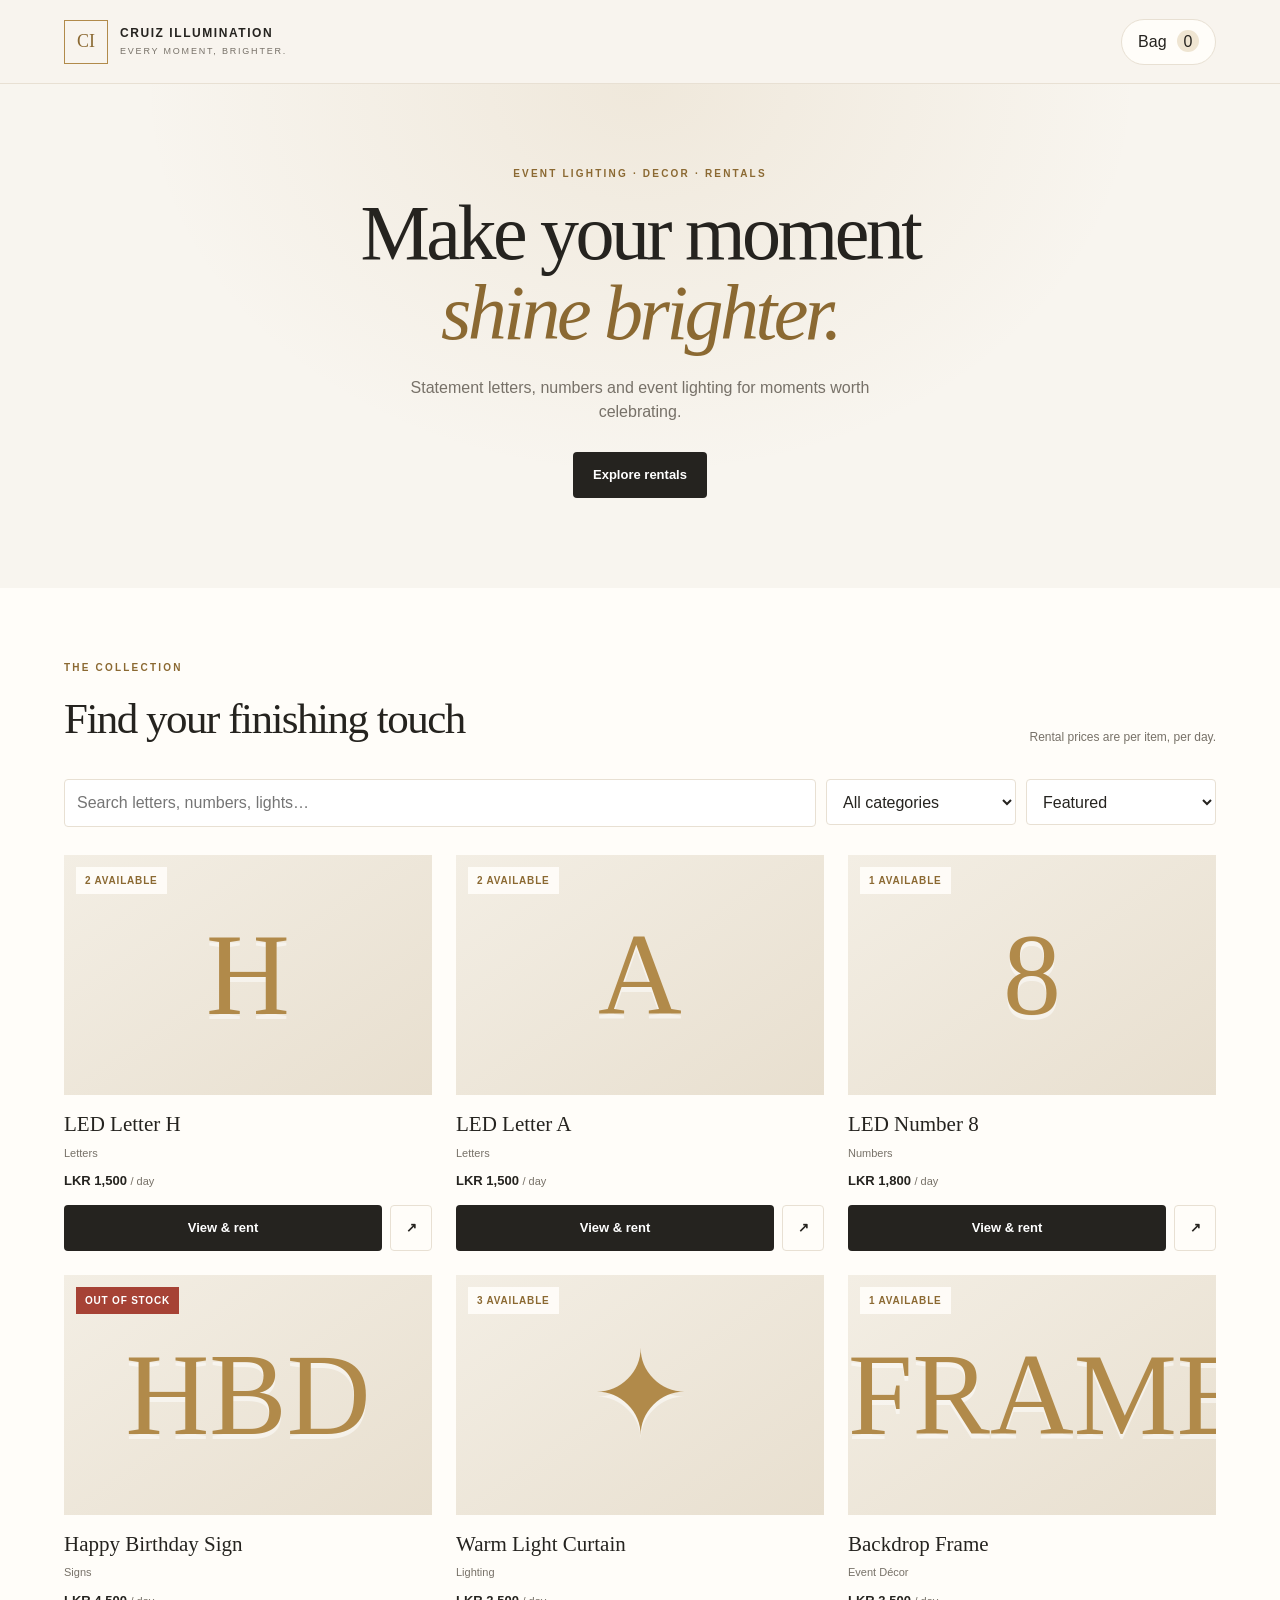
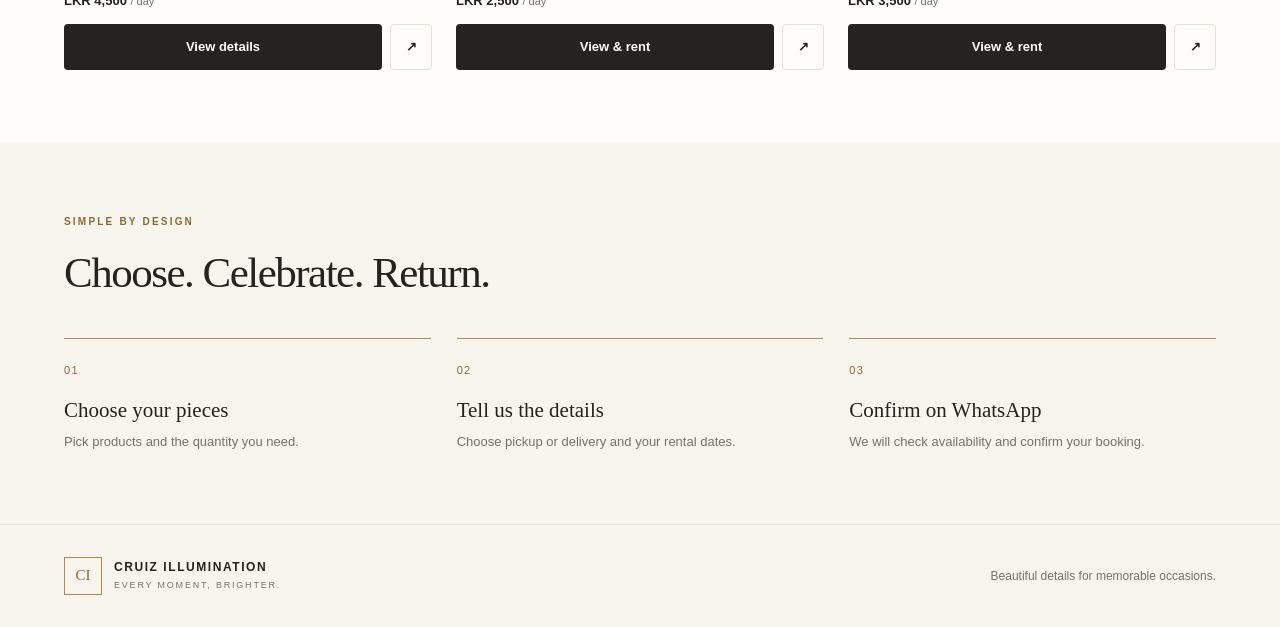
==== index.html @ 9c6894e3 "Add files via upload" ====
<!doctype html>
<html lang="en">
<head>
  <meta charset="UTF-8">
  <meta name="viewport" content="width=device-width, initial-scale=1">
  <meta name="theme-color" content="#f8f5ef">
  <title>CRUIZ ILLUMINATION | Every Moment, Brighter</title>
  <link rel="stylesheet" href="style.css">
</head>

<body>
  <header class="site-header">
    <a class="brand" href="#" aria-label="Cruiz Illumination home">
      <span class="brand-mark">CI</span>
      <span>
        <strong>CRUIZ ILLUMINATION</strong>
        <small>EVERY MOMENT, BRIGHTER.</small>
      </span>
    </a>

    <button id="cart-open" class="cart-button" type="button">
      Bag <span id="cart-count">0</span>
    </button>
  </header>

  <main>
    <section class="hero">
      <p class="eyebrow">EVENT LIGHTING · DECOR · RENTALS</p>
      <h1>Make your moment<br><em>shine brighter.</em></h1>
      <p class="hero-copy">
        Statement letters, numbers and event lighting for moments worth celebrating.
      </p>
      <a class="button button-dark" href="#catalogue">Explore rentals</a>
    </section>

    <section id="catalogue" class="catalogue section-wrap">
      <div class="section-heading">
        <div>
          <p class="eyebrow">THE COLLECTION</p>
          <h2>Find your finishing touch</h2>
        </div>
        <p class="muted">Rental prices are per item, per day.</p>
      </div>

      <div class="toolbar">
        <label class="search-box">
          <span class="sr-only">Search products</span>
          <input id="search-input" type="search" placeholder="Search letters, numbers, lights…">
        </label>

        <label class="filter-label">
          <span class="sr-only">Filter category</span>
          <select id="category-filter">
            <option value="all">All categories</option>
          </select>
        </label>

        <label class="filter-label">
          <span class="sr-only">Sort products</span>
          <select id="sort-filter">
            <option value="featured">Featured</option>
            <option value="price-low">Price: low to high</option>
            <option value="price-high">Price: high to low</option>
            <option value="name">Name: A to Z</option>
          </select>
        </label>
      </div>

      <div id="product-grid" class="product-grid"></div>
      <p id="empty-message" class="empty-message" hidden>No products match your search.</p>
    </section>

    <section class="how-it-works section-wrap">
      <p class="eyebrow">SIMPLE BY DESIGN</p>
      <h2>Choose. Celebrate. Return.</h2>
      <div class="steps">
        <article><span>01</span><h3>Choose your pieces</h3><p>Pick products and the quantity you need.</p></article>
        <article><span>02</span><h3>Tell us the details</h3><p>Choose pickup or delivery and your rental dates.</p></article>
        <article><span>03</span><h3>Confirm on WhatsApp</h3><p>We will check availability and confirm your booking.</p></article>
      </div>
    </section>
  </main>

  <footer class="site-footer">
    <a class="brand brand-footer" href="#">
      <span class="brand-mark">CI</span>
      <span><strong>CRUIZ ILLUMINATION</strong><small>EVERY MOMENT, BRIGHTER.</small></span>
    </a>
    <p>Beautiful details for memorable occasions.</p>
  </footer>

  <div id="product-modal" class="modal" aria-hidden="true">
    <div class="modal-backdrop" data-close-modal></div>
    <section class="modal-panel" role="dialog" aria-modal="true" aria-labelledby="modal-title">
      <button class="icon-button modal-close" type="button" data-close-modal aria-label="Close">×</button>
      <div id="modal-art" class="modal-art"></div>
      <div class="modal-content">
        <p id="modal-category" class="eyebrow"></p>
        <h2 id="modal-title"></h2>
        <p id="modal-description" class="muted"></p>
        <p id="modal-price" class="product-price"></p>
        <p id="modal-stock" class="stock-note"></p>

        <div class="field-row">
          <label>Quantity
            <input id="modal-quantity" type="number" min="1" value="1">
          </label>
          <label>Rental days
            <input id="modal-days" type="number" min="1" value="1">
          </label>
        </div>

        <p class="calculation">Estimated rental: <strong id="modal-total">LKR 0</strong></p>

        <label class="field-label">Collection method
          <select id="modal-fulfilment">
            <option value="Pickup">Pickup</option>
            <option value="Delivery">Delivery (fee confirmed on WhatsApp)</option>
          </select>
        </label>

        <button id="add-to-cart" class="button button-dark full-width" type="button">Add to bag</button>
        <button id="share-product" class="button button-light full-width" type="button">Share this product</button>
        <p id="modal-feedback" class="form-feedback" aria-live="polite"></p>
      </div>
    </section>
  </div>

  <aside id="cart-drawer" class="cart-drawer" aria-hidden="true">
    <div class="drawer-backdrop" data-close-cart></div>
    <section class="drawer-panel" role="dialog" aria-modal="true" aria-labelledby="cart-title">
      <div class="drawer-heading">
        <div><p class="eyebrow">YOUR SELECTION</p><h2 id="cart-title">Your bag</h2></div>
        <button class="icon-button" type="button" data-close-cart aria-label="Close bag">×</button>
      </div>

      <div id="cart-items" class="cart-items"></div>
      <p id="cart-empty" class="muted">Your bag is empty for now.</p>

      <div class="cart-summary">
        <p>Estimated rental total <strong id="cart-total">LKR 0</strong></p>
        <p class="tiny muted">Delivery fees, security deposit and final availability are confirmed with us.</p>
      </div>

      <form id="checkout-form" class="checkout-form">
        <h3>Booking details</h3>
        <label>Your name <input id="customer-name" type="text" autocomplete="name" required></label>
        <label>Phone number <input id="customer-phone" type="tel" autocomplete="tel" required></label>
        <label>Event date <input id="event-date" type="date" required></label>
        <label>Event venue / address <input id="event-venue" type="text" required></label>
        <label>Extra notes <textarea id="event-notes" rows="3" placeholder="Event type, preferred delivery time, etc."></textarea></label>
        <label>Preferred method
          <select id="checkout-fulfilment">
            <option value="Pickup">Pickup</option>
            <option value="Delivery">Delivery</option>
            <option value="Mixed / discuss">Mixed / discuss</option>
          </select>
        </label>

        <button id="share-cart" class="button button-light full-width" type="button">Share finalized bag</button>
        <button class="button button-gold full-width" type="submit">Proceed via WhatsApp</button>
        <p class="tiny muted">No online payment. Press Send in WhatsApp to send your request. A booking is not confirmed until we reply.</p>
      </form>
    </section>
  </aside>

  <div id="toast" class="toast" role="status" aria-live="polite"></div>
  <script src="script.js"></script>
</body>
</html>
---- style.css ----
/* =========================================================
   CRUIZ ILLUMINATION — easy-to-edit styles
   Change the colour variables first to restyle the whole site.
   ========================================================= */

:root {
  --ivory: #f8f5ef;
  --paper: #fffdf9;
  --ink: #25231f;
  --muted: #777168;
  --gold: #b18a4a;
  --gold-dark: #8b6932;
  --line: #e8e0d3;
  --soft-gold: #efe5d2;
  --danger: #a64235;
  --radius: 18px;
  --shadow: 0 18px 55px rgba(45, 35, 20, 0.12);
}

* { box-sizing: border-box; }

html { scroll-behavior: smooth; }

body {
  margin: 0;
  background: var(--ivory);
  color: var(--ink);
  font-family: Arial, Helvetica, sans-serif;
  line-height: 1.5;
}

body.no-scroll { overflow: hidden; }

button, input, select, textarea { font: inherit; }
button, select { cursor: pointer; }
a { color: inherit; text-decoration: none; }
img { display: block; max-width: 100%; }

.sr-only {
  position: absolute;
  width: 1px;
  height: 1px;
  padding: 0;
  margin: -1px;
  overflow: hidden;
  clip: rect(0, 0, 0, 0);
  white-space: nowrap;
  border: 0;
}

.site-header {
  min-height: 84px;
  padding: 16px clamp(18px, 5vw, 76px);
  display: flex;
  align-items: center;
  justify-content: space-between;
  gap: 20px;
  border-bottom: 1px solid var(--line);
  background: rgba(248, 245, 239, 0.94);
}

.brand { display: inline-flex; align-items: center; gap: 12px; }
.brand-mark {
  width: 44px;
  height: 44px;
  display: grid;
  place-items: center;
  border: 1px solid var(--gold);
  color: var(--gold-dark);
  font-family: Georgia, serif;
  font-size: 18px;
}
.brand strong { display: block; font-size: 12px; letter-spacing: 0.13em; }
.brand small { display: block; margin-top: 3px; color: var(--muted); font-size: 9px; letter-spacing: 0.2em; }

.cart-button {
  border: 1px solid var(--line);
  border-radius: 999px;
  padding: 10px 16px;
  background: var(--paper);
  color: var(--ink);
}
.cart-button span {
  display: inline-grid;
  place-items: center;
  min-width: 22px;
  height: 22px;
  margin-left: 6px;
  border-radius: 50%;
  background: var(--soft-gold);
}

.hero {
  min-height: 410px;
  padding: 82px 20px 90px;
  display: flex;
  align-items: center;
  flex-direction: column;
  justify-content: center;
  text-align: center;
  background:
    radial-gradient(ellipse at 50% 0%, rgba(177, 138, 74, 0.12), transparent 55%),
    var(--ivory);
}
.eyebrow { margin: 0 0 12px; color: var(--gold-dark); font-size: 10px; font-weight: 700; letter-spacing: 0.22em; }
.hero h1 { margin: 0; font-family: Georgia, "Times New Roman", serif; font-size: clamp(42px, 7vw, 78px); font-weight: 400; line-height: 1.03; letter-spacing: -0.045em; }
.hero h1 em { color: var(--gold-dark); font-weight: 400; }
.hero-copy { max-width: 470px; margin: 22px 0 28px; color: var(--muted); }
.button {
  min-height: 46px;
  display: inline-flex;
  align-items: center;
  justify-content: center;
  gap: 8px;
  border: 1px solid transparent;
  border-radius: 4px;
  padding: 12px 19px;
  font-weight: 700;
  font-size: 13px;
  transition: transform 0.18s ease, background 0.18s ease;
}
.button:hover { transform: translateY(-1px); }
.button-dark { background: var(--ink); color: white; }
.button-dark:hover { background: #3b362f; }
.button-gold { background: var(--gold); color: white; }
.button-gold:hover { background: var(--gold-dark); }
.button-light { border-color: var(--line); background: var(--paper); color: var(--ink); }
.full-width { width: 100%; margin-top: 10px; }

.section-wrap { padding: 72px clamp(18px, 5vw, 76px); }
.catalogue { background: var(--paper); }
.section-heading { display: flex; align-items: end; justify-content: space-between; gap: 24px; margin-bottom: 28px; }
h2 { margin: 0; font-family: Georgia, "Times New Roman", serif; font-size: clamp(29px, 4vw, 43px); font-weight: 400; letter-spacing: -0.035em; }
.muted { color: var(--muted); }
.section-heading > p { margin: 0 0 5px; font-size: 12px; }

.toolbar { display: grid; grid-template-columns: minmax(200px, 1fr) 190px 190px; gap: 10px; margin-bottom: 28px; }
.search-box input, .filter-label select, .field-label select, .checkout-form input, .checkout-form select, .checkout-form textarea, .field-row input {
  width: 100%;
  min-height: 46px;
  border: 1px solid var(--line);
  border-radius: 4px;
  padding: 11px 12px;
  background: white;
  color: var(--ink);
  outline-color: var(--gold);
}
.product-grid { display: grid; grid-template-columns: repeat(3, minmax(0, 1fr)); gap: 24px; }
.product-card { min-width: 0; }
.product-art, .modal-art {
  position: relative;
  display: grid;
  place-items: center;
  min-height: 240px;
  overflow: hidden;
  background: linear-gradient(145deg, #f3eee4, #e8dfcf);
}
.product-art img, .modal-art img { width: 100%; height: 100%; position: absolute; inset: 0; object-fit: cover; }
.art-symbol { color: #b18a4a; font-family: Georgia, serif; font-size: clamp(68px, 10vw, 116px); line-height: 1; text-shadow: 0 5px 0 rgba(255,255,255,0.5); }
.stock-badge {
  position: absolute;
  z-index: 1;
  top: 12px;
  left: 12px;
  padding: 6px 9px;
  background: var(--danger);
  color: white;
  font-size: 10px;
  font-weight: 700;
  letter-spacing: 0.08em;
  text-transform: uppercase;
}
.stock-badge.available { background: rgba(255, 253, 249, 0.92); color: var(--gold-dark); }
.product-info { padding: 14px 0 0; }
.product-topline { display: flex; justify-content: space-between; gap: 12px; align-items: start; }
.product-name { margin: 0; font-family: Georgia, serif; font-size: 21px; font-weight: 400; }
.product-category { margin: 4px 0 0; color: var(--muted); font-size: 11px; }
.product-price { margin: 10px 0 0; color: var(--ink); font-size: 13px; font-weight: 700; }
.product-price small { color: var(--muted); font-size: 11px; font-weight: 400; }
.card-actions { display: flex; gap: 8px; margin-top: 14px; }
.card-actions .button { flex: 1; padding: 10px 9px; }
.icon-button { width: 38px; height: 38px; border: 1px solid var(--line); border-radius: 50%; background: white; color: var(--ink); font-size: 24px; line-height: 1; }
.share-button { flex: 0 0 42px !important; }
.empty-message { padding: 35px 0; color: var(--muted); text-align: center; }

.how-it-works { background: var(--ivory); }
.how-it-works > h2 { margin-bottom: 32px; }
.steps { display: grid; grid-template-columns: repeat(3, minmax(0, 1fr)); gap: 26px; }
.steps article { padding-top: 18px; border-top: 1px solid var(--gold); }
.steps article > span { color: var(--gold-dark); font-size: 11px; letter-spacing: 0.12em; }
.steps h3 { margin: 14px 0 6px; font-family: Georgia, serif; font-size: 21px; font-weight: 400; }
.steps p { margin: 0; color: var(--muted); font-size: 13px; }

.site-footer { display: flex; align-items: center; justify-content: space-between; gap: 20px; padding: 30px clamp(18px, 5vw, 76px); border-top: 1px solid var(--line); }
.site-footer > p { color: var(--muted); font-size: 12px; }
.brand-footer .brand-mark { width: 38px; height: 38px; font-size: 15px; }

.modal, .cart-drawer { position: fixed; z-index: 20; inset: 0; display: none; }
.modal.is-open, .cart-drawer.is-open { display: block; }
.modal-backdrop, .drawer-backdrop { position: absolute; inset: 0; background: rgba(29, 25, 20, 0.55); }
.modal-panel { position: relative; display: grid; grid-template-columns: 0.9fr 1.1fr; width: min(850px, calc(100% - 28px)); max-height: calc(100vh - 32px); margin: 16px auto; overflow: auto; background: var(--paper); box-shadow: var(--shadow); }
.modal-close { position: absolute; z-index: 2; top: 12px; right: 12px; }
.modal-art { min-height: 100%; }
.modal-content { padding: 34px; }
.modal-content h2 { margin-bottom: 10px; }
.modal-content > .muted { font-size: 13px; }
.stock-note { color: var(--gold-dark); font-size: 12px; }
.field-row { display: grid; grid-template-columns: 1fr 1fr; gap: 12px; margin: 18px 0; }
.field-row label, .field-label, .checkout-form label { display: block; color: var(--muted); font-size: 11px; }
.field-row input, .field-label select { display: block; margin-top: 6px; color: var(--ink); }
.calculation { display: flex; justify-content: space-between; gap: 12px; padding: 12px 0; border-top: 1px solid var(--line); font-size: 13px; }
.form-feedback { min-height: 18px; color: var(--danger); font-size: 12px; }

.cart-drawer { z-index: 30; }
.drawer-panel { position: absolute; top: 0; right: 0; display: flex; flex-direction: column; width: min(480px, 100%); height: 100%; overflow-y: auto; padding: 24px; background: var(--paper); box-shadow: var(--shadow); }
.drawer-heading { display: flex; align-items: center; justify-content: space-between; padding-bottom: 18px; border-bottom: 1px solid var(--line); }
.drawer-heading h2 { font-size: 34px; }
.cart-items { display: grid; gap: 14px; padding: 18px 0; }
.cart-line { display: grid; grid-template-columns: 1fr auto; gap: 12px; padding-bottom: 14px; border-bottom: 1px solid var(--line); }
.cart-line h3 { margin: 0; font-family: Georgia, serif; font-size: 17px; font-weight: 400; }
.cart-line p { margin: 4px 0; color: var(--muted); font-size: 11px; }
.cart-line strong { font-size: 12px; }
.cart-line-actions { display: flex; align-items: center; gap: 8px; margin-top: 8px; }
.cart-line-actions button { border: 0; padding: 3px 7px; background: var(--soft-gold); }
.remove-item { color: var(--danger); background: transparent !important; }
.cart-summary { margin-top: auto; padding: 16px 0; border-top: 1px solid var(--line); }
.cart-summary > p:first-child { display: flex; justify-content: space-between; gap: 10px; }
.tiny { font-size: 10px; line-height: 1.5; }
.checkout-form { display: grid; gap: 12px; padding-bottom: 18px; }
.checkout-form h3 { margin: 5px 0 0; font-family: Georgia, serif; font-size: 23px; font-weight: 400; }
.checkout-form input, .checkout-form select, .checkout-form textarea { display: block; margin-top: 5px; }
.checkout-form textarea { resize: vertical; }
.toast { position: fixed; z-index: 50; bottom: 20px; left: 50%; max-width: calc(100% - 30px); padding: 12px 16px; transform: translate(-50%, 20px); border-radius: 4px; background: var(--ink); color: white; font-size: 12px; opacity: 0; pointer-events: none; transition: opacity 0.2s ease, transform 0.2s ease; }
.toast.is-visible { transform: translate(-50%, 0); opacity: 1; }

@media (max-width: 760px) {
  .hero { min-height: 360px; padding-top: 65px; padding-bottom: 65px; }
  .section-wrap { padding-top: 52px; padding-bottom: 52px; }
  .section-heading { align-items: start; flex-direction: column; gap: 8px; }
  .toolbar { grid-template-columns: 1fr 1fr; }
  .search-box { grid-column: 1 / -1; }
  .product-grid { grid-template-columns: repeat(2, minmax(0, 1fr)); gap: 22px 14px; }
  .product-art { min-height: 180px; }
  .product-name { font-size: 18px; }
  .steps { grid-template-columns: 1fr; gap: 22px; }
  .site-footer { align-items: start; flex-direction: column; }
  .modal-panel { grid-template-columns: 1fr; }
  .modal-art { min-height: 190px; }
  .modal-content { padding: 24px; }
}

@media (max-width: 420px) {
  .brand strong { font-size: 10px; }
  .brand small { font-size: 8px; }
  .brand-mark { width: 38px; height: 38px; }
  .product-art { min-height: 150px; }
  .card-actions { flex-wrap: wrap; }
  .card-actions .button { font-size: 11px; }
  .toolbar { grid-template-columns: 1fr; }
  .search-box { grid-column: auto; }
  .drawer-panel { padding: 18px; }
}
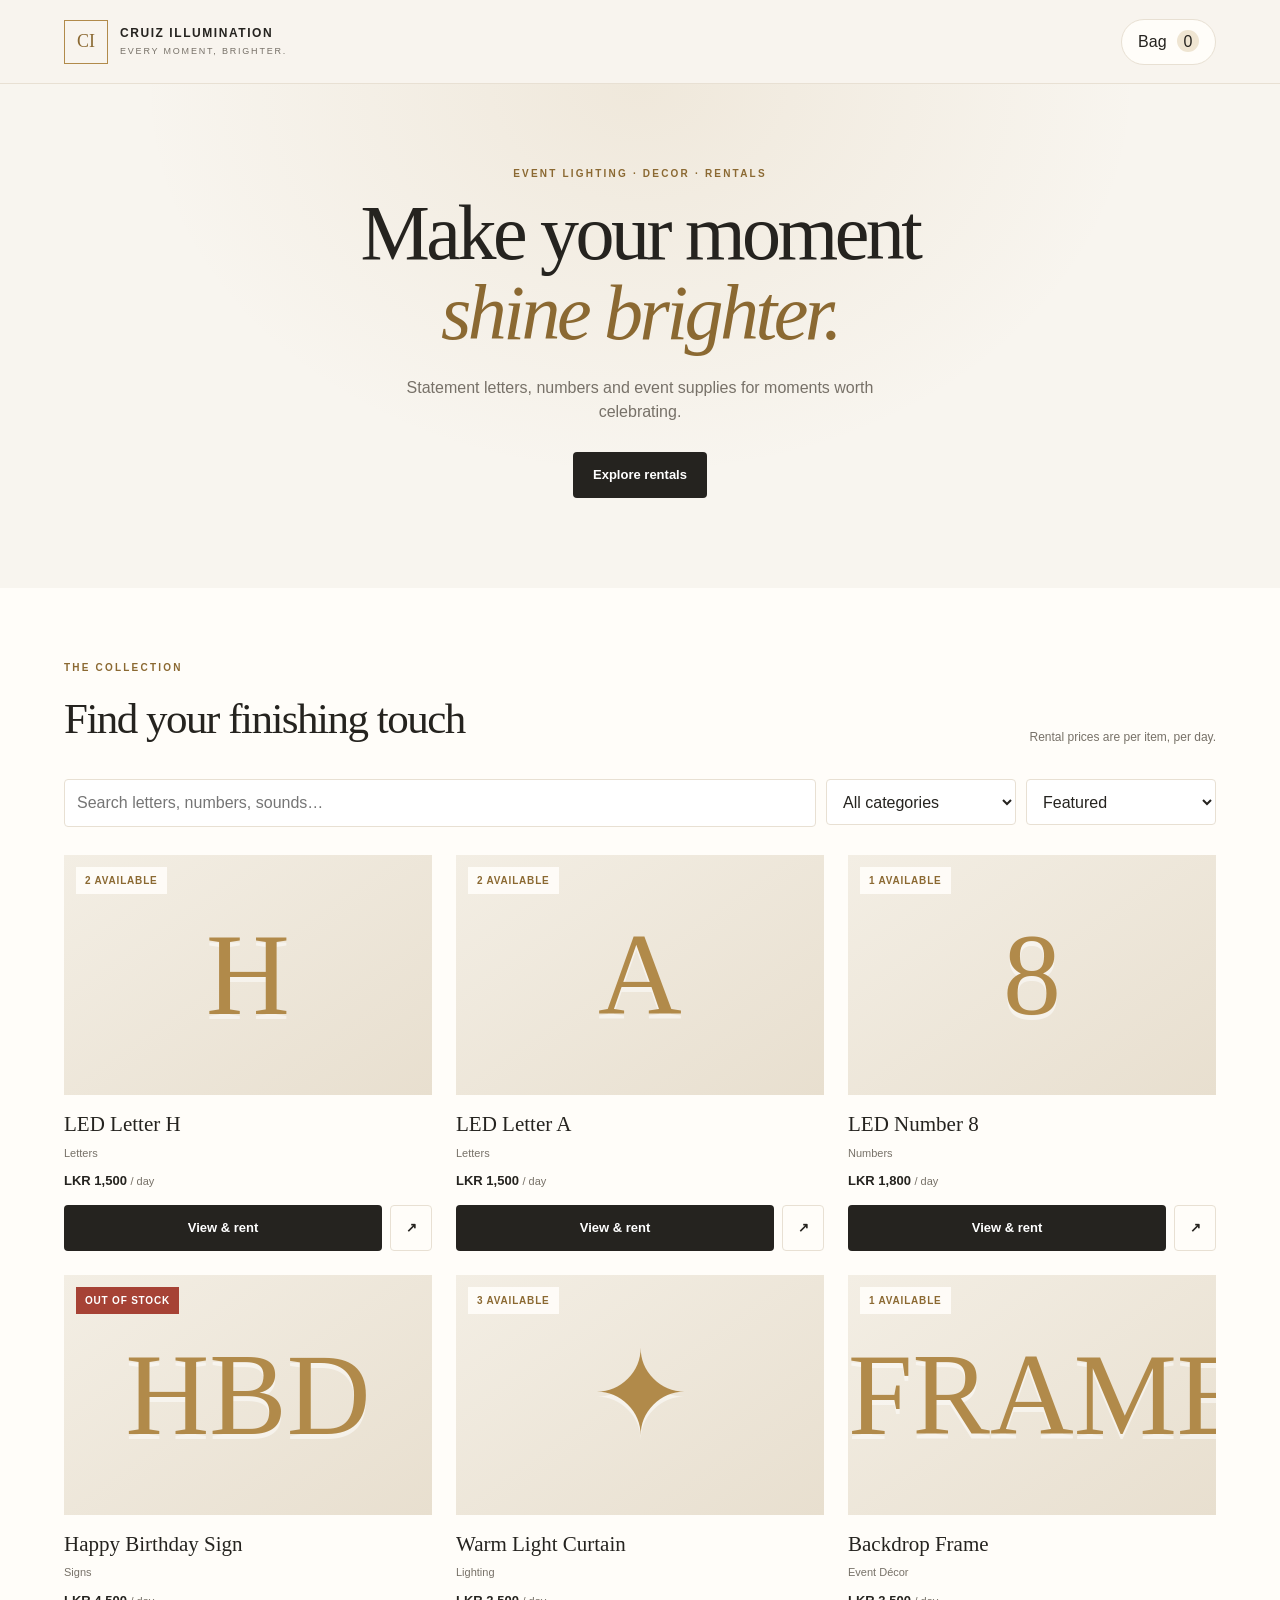
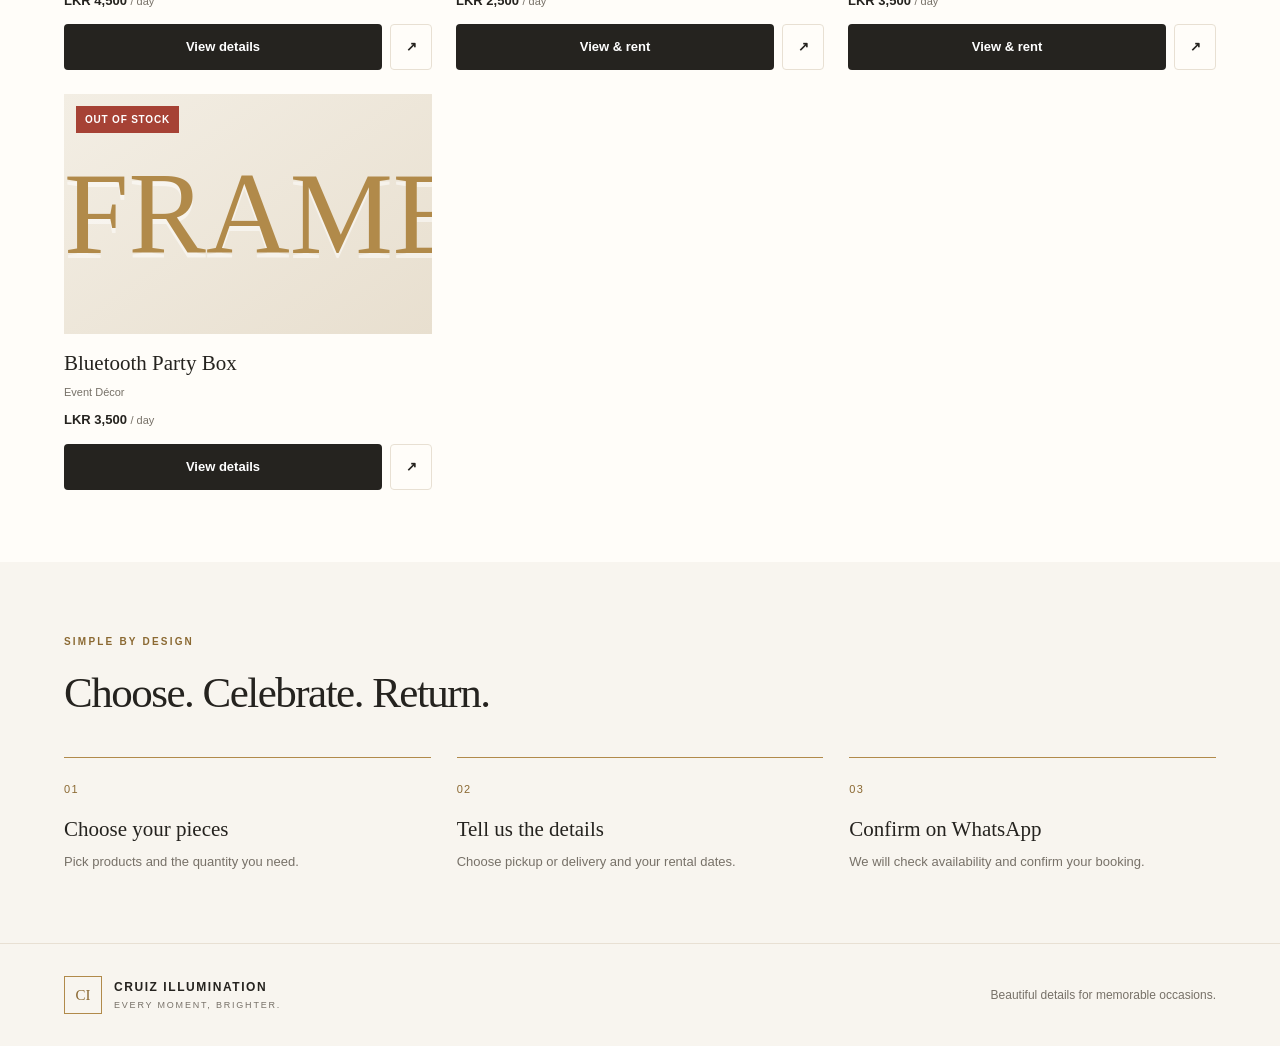
==== commit ee6b99bc: "Update event supplies in hero section and search input" ====
--- a/index.html
+++ b/index.html
@@ -28,7 +28,7 @@
       <p class="eyebrow">EVENT LIGHTING · DECOR · RENTALS</p>
       <h1>Make your moment<br><em>shine brighter.</em></h1>
       <p class="hero-copy">
-        Statement letters, numbers and event lighting for moments worth celebrating.
+        Statement letters, numbers and event supplies for moments worth celebrating.
       </p>
       <a class="button button-dark" href="#catalogue">Explore rentals</a>
     </section>
@@ -45,7 +45,7 @@
       <div class="toolbar">
         <label class="search-box">
           <span class="sr-only">Search products</span>
-          <input id="search-input" type="search" placeholder="Search letters, numbers, lights…">
+          <input id="search-input" type="search" placeholder="Search letters, numbers, sounds…">
         </label>
 
         <label class="filter-label">
--- a/style.css
+++ b/style.css
@@ -2,6 +2,23 @@
    CRUIZ ILLUMINATION — easy-to-edit styles
    Change the colour variables first to restyle the whole site.
    ========================================================= */
+/* Removes the mobile touch highlight rectangle */
+*,
+*::before,
+*::after {
+  -webkit-tap-highlight-color: transparent;
+}
+
+/* Removes the blue focus/active outline when clicked */
+button:focus,
+button:active,
+a:focus,
+a:active,
+[role="button"]:focus,
+[role="button"]:active {
+  outline: none;
+  box-shadow: none;
+}
 
 :root {
   --ivory: #f8f5ef;
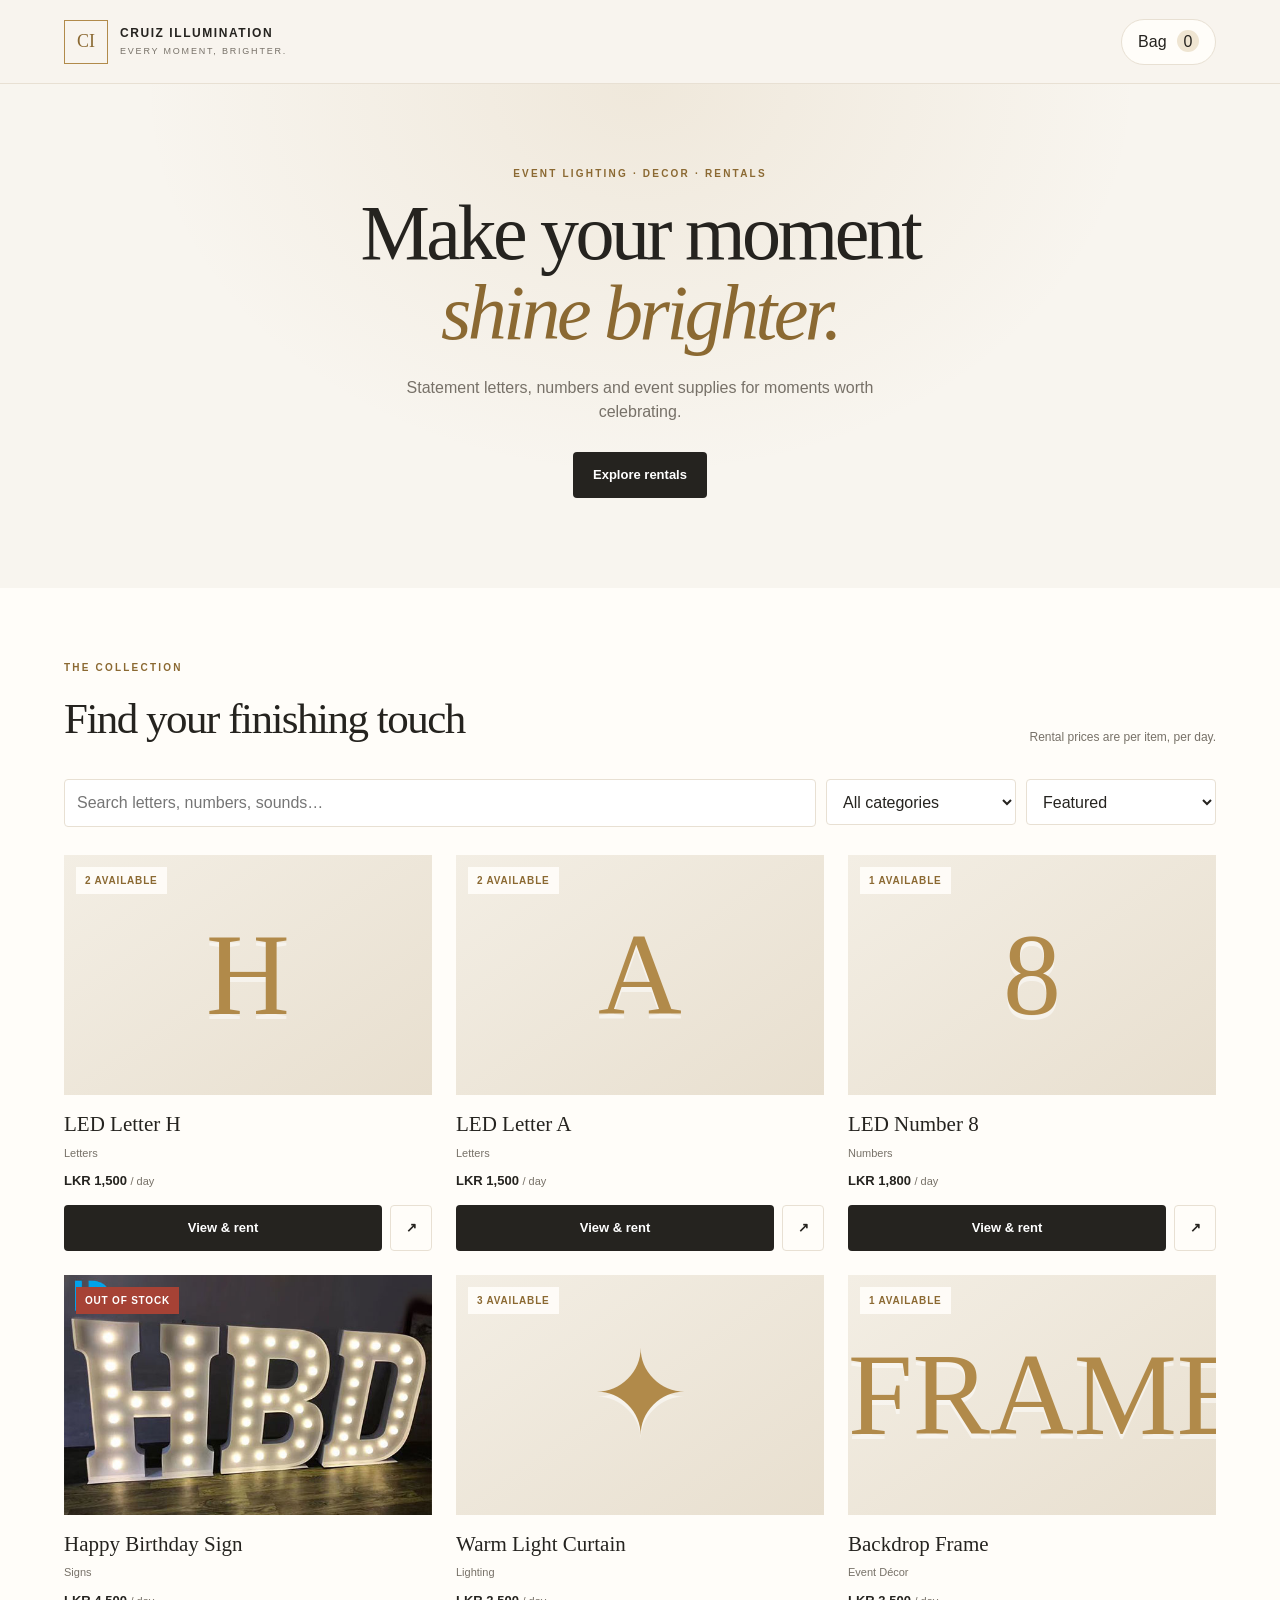
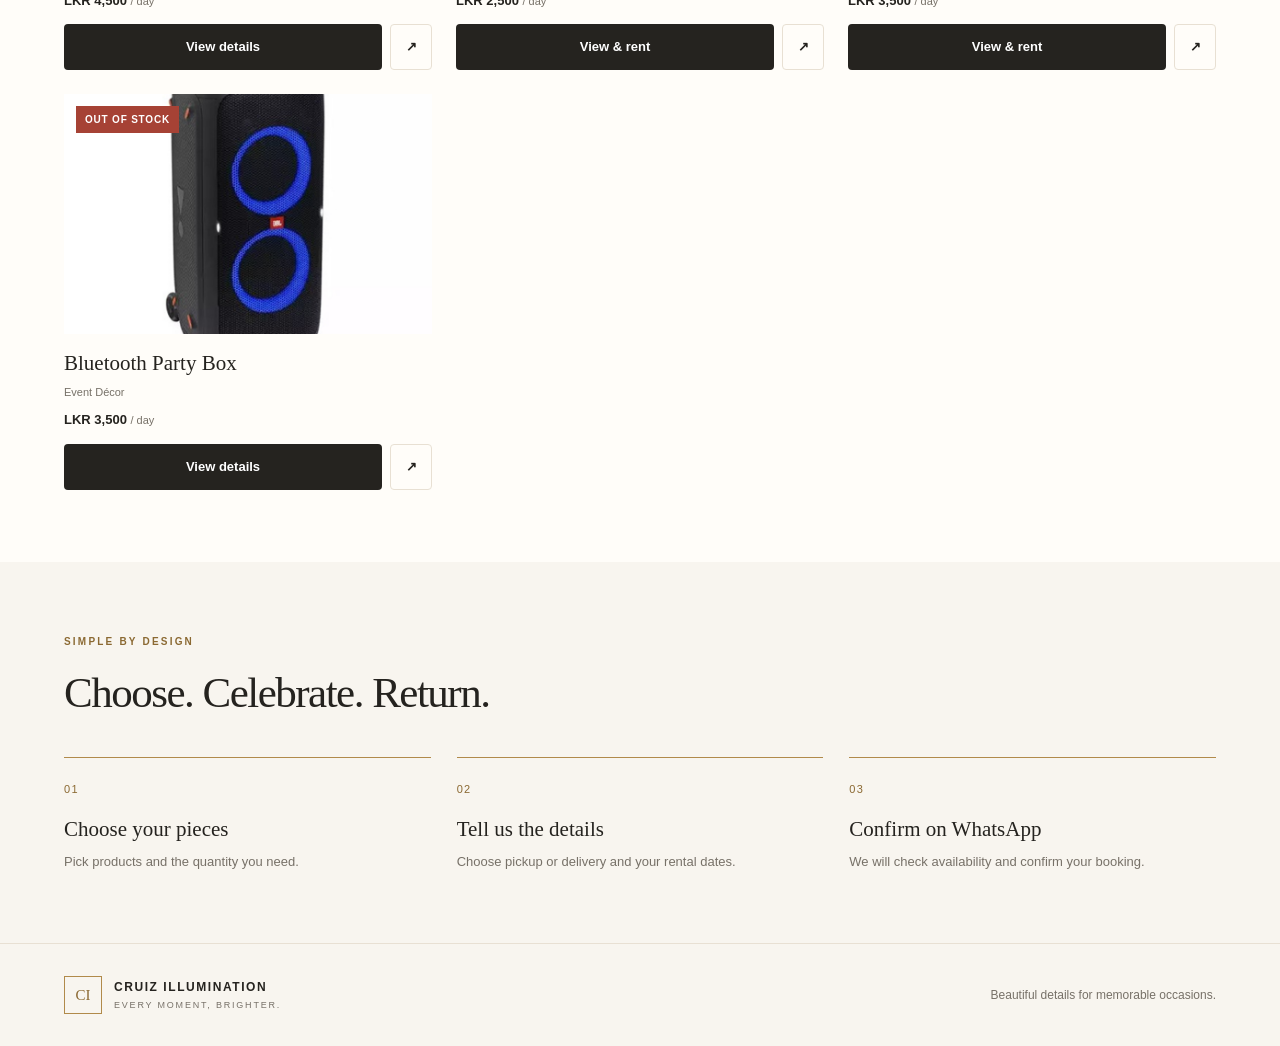
==== commit 3e918afc: "Update index.html" ====
--- a/index.html
+++ b/index.html
@@ -4,7 +4,8 @@
   <meta charset="UTF-8">
   <meta name="viewport" content="width=device-width, initial-scale=1">
   <meta name="theme-color" content="#f8f5ef">
-  <title>CRUIZ ILLUMINATION | Every Moment, Brighter</title>
+  <title>CRUIZ ILLUMINATION</title>
+  <link rel="icon" type="image/png" href="favicon.png">
   <link rel="stylesheet" href="style.css">
 </head>
 
